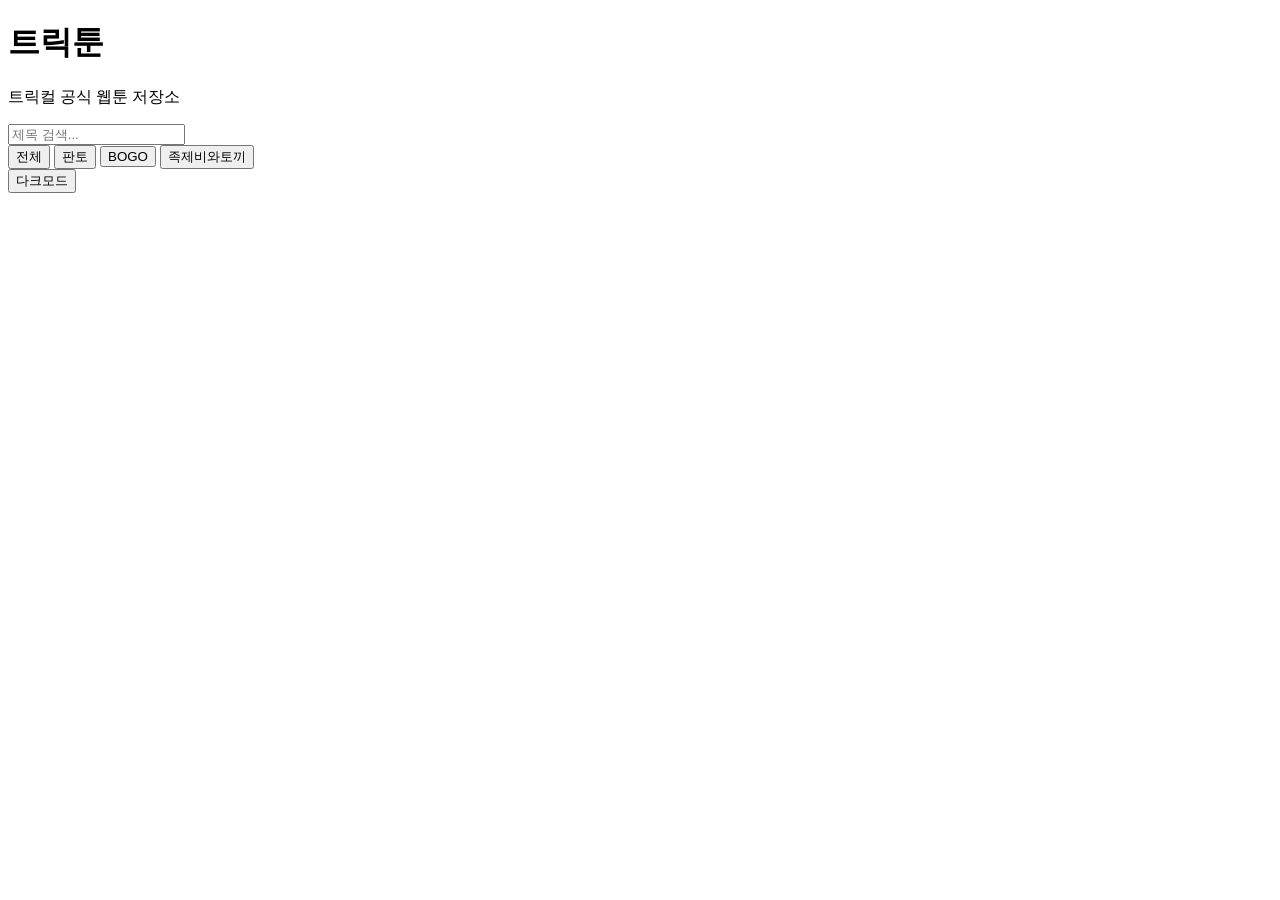
==== index.html @ f16815b2 "Add files via upload" ====
<!DOCTYPE html>
<html lang="ko">
<head>
<meta charset="UTF-8">
<meta name="viewport" content="width=device-width, initial-scale=1.0">
<title>트릭툰 - 트릭컬 공식 웹툰 저장소</title>
<link rel="stylesheet" href="style.css">
</head>
<body>
<header>
<h1>트릭툰</h1>
<p>트릭컬 공식 웹툰 저장소</p>
<div id="stats"></div>
<input id="search" placeholder="제목 검색...">
<div class="filters">
<button data-author="전체">전체</button>
<button data-author="판토">판토</button>
<button data-author="BOGO">BOGO</button>
<button data-author="족제비와토끼">족제비와토끼</button>
</div>
<button id="darkToggle">다크모드</button>
</header>
<main id="comicList"></main>
<script src="script.js"></script>
</body>
</html>
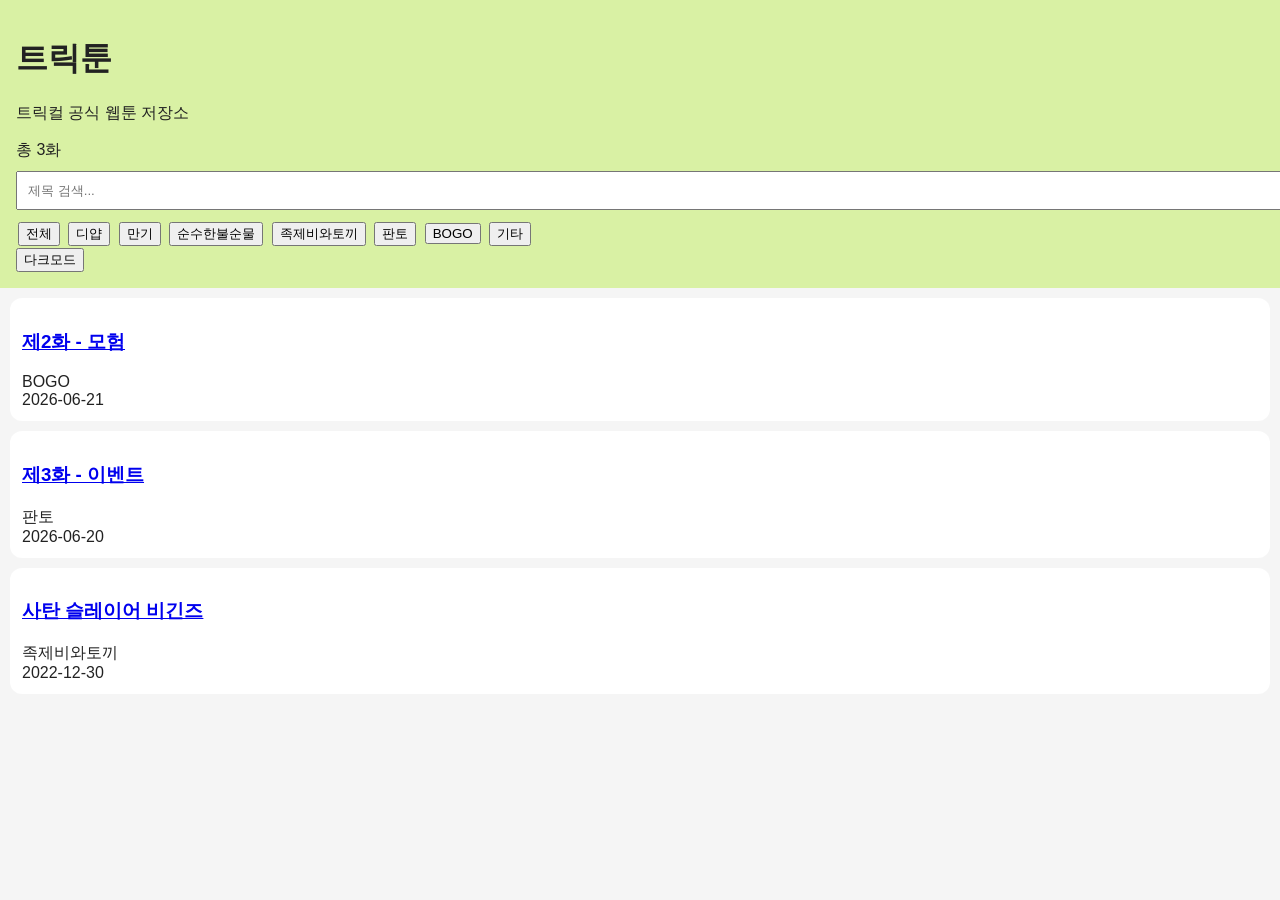
==== commit 07d470e5: "Add filter buttons for authors in index.html" ====
--- a/index.html
+++ b/index.html
@@ -14,13 +14,17 @@
 <input id="search" placeholder="제목 검색...">
 <div class="filters">
 <button data-author="전체">전체</button>
+<button data-author="디얍">디얍</button>
+<button data-author="만기">만기</button>
+<button data-author="순수한불순물">순수한불순물</button>
+<button data-author="족제비와토끼">족제비와토끼</button>
 <button data-author="판토">판토</button>
 <button data-author="BOGO">BOGO</button>
-<button data-author="족제비와토끼">족제비와토끼</button>
+<button data-author="기타">기타</button>
 </div>
 <button id="darkToggle">다크모드</button>
 </header>
 <main id="comicList"></main>
 <script src="script.js"></script>
 </body>
-</html>+</html>
--- a/style.css
+++ b/style.css
@@ -0,0 +1,9 @@
+
+:root{--accent:#D9F1A4}
+body{font-family:sans-serif;margin:0;background:#f5f5f5;color:#222}
+header{padding:16px;background:var(--accent);position:sticky;top:0}
+#search{width:100%;padding:10px;margin:10px 0}
+.filters button{margin:2px}
+.card{background:white;margin:10px;padding:12px;border-radius:12px}
+.dark{background:#121212;color:#eee}
+.dark .card{background:#222}
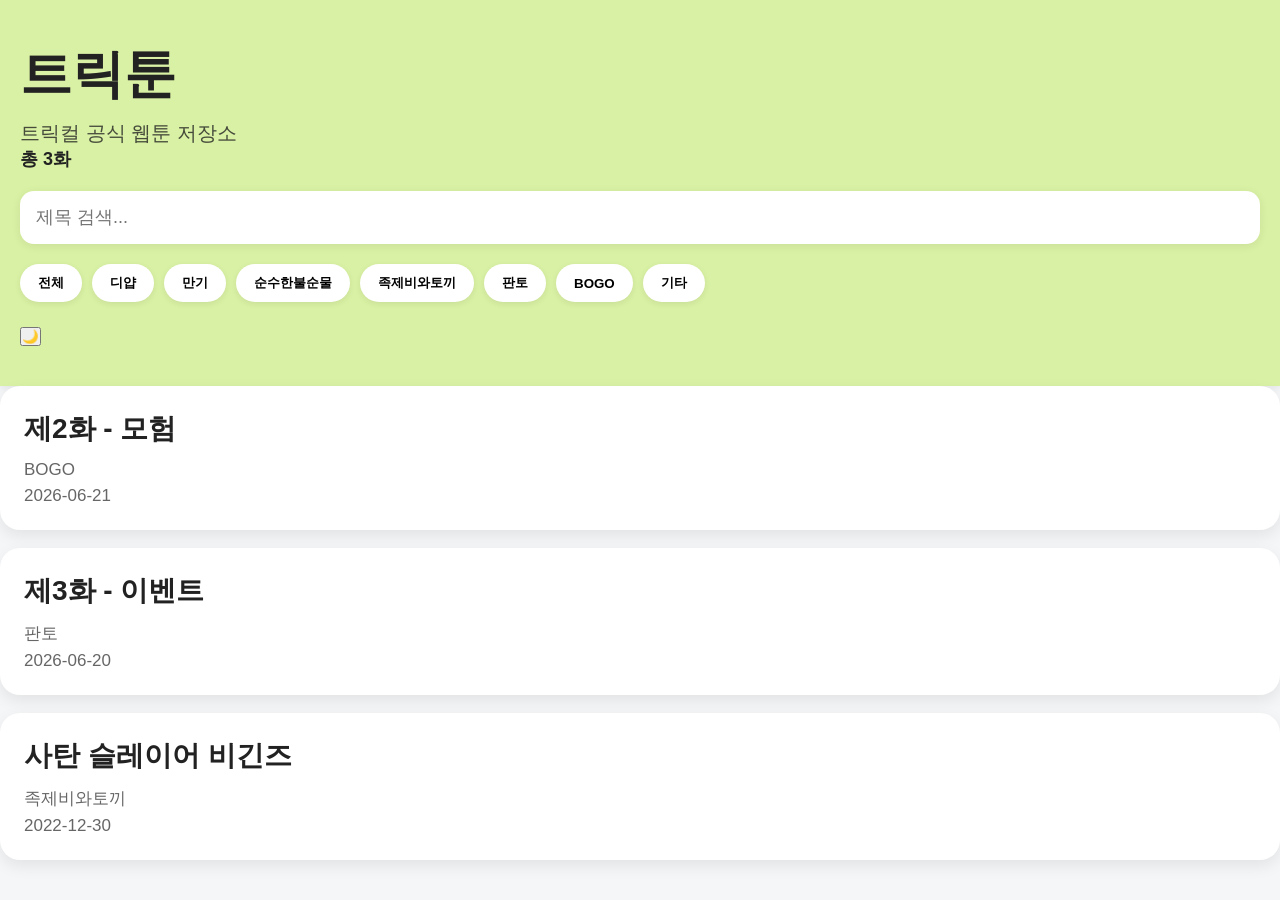
==== commit 39e7d669: "Change dark mode button text to moon icon" ====
--- a/index.html
+++ b/index.html
@@ -22,7 +22,7 @@
 <button data-author="BOGO">BOGO</button>
 <button data-author="기타">기타</button>
 </div>
-<button id="darkToggle">다크모드</button>
+<button id="darkToggle">🌙</button>
 </header>
 <main id="comicList"></main>
 <script src="script.js"></script>
--- a/style.css
+++ b/style.css
@@ -1,9 +1,152 @@
+*{
+    margin:0;
+    padding:0;
+    box-sizing:border-box;
+}
 
-:root{--accent:#D9F1A4}
-body{font-family:sans-serif;margin:0;background:#f5f5f5;color:#222}
-header{padding:16px;background:var(--accent);position:sticky;top:0}
-#search{width:100%;padding:10px;margin:10px 0}
-.filters button{margin:2px}
-.card{background:white;margin:10px;padding:12px;border-radius:12px}
-.dark{background:#121212;color:#eee}
-.dark .card{background:#222}
+body{
+    font-family:-apple-system,BlinkMacSystemFont,"Segoe UI",sans-serif;
+    background:#f5f6f7;
+    color:#222;
+}
+
+header{
+    background:#D9F1A4;
+    padding:40px 20px;
+    box-shadow:0 2px 8px rgba(0,0,0,.08);
+}
+
+header h1{
+    font-size:52px;
+    font-weight:900;
+    margin-bottom:10px;
+}
+
+header p{
+    font-size:20px;
+    opacity:.8;
+}
+
+.container{
+    max-width:1000px;
+    margin:auto;
+    padding:20px;
+}
+
+#stats{
+    font-size:18px;
+    font-weight:700;
+    margin-bottom:20px;
+}
+
+#search{
+    width:100%;
+    padding:16px;
+    border:none;
+    border-radius:14px;
+    font-size:18px;
+    margin-bottom:20px;
+    box-shadow:0 2px 10px rgba(0,0,0,.08);
+}
+
+.filters{
+    display:flex;
+    flex-wrap:wrap;
+    gap:10px;
+    margin-bottom:25px;
+}
+
+.filters button{
+    border:none;
+    background:white;
+    padding:10px 18px;
+    border-radius:999px;
+    cursor:pointer;
+    font-weight:700;
+    box-shadow:0 2px 6px rgba(0,0,0,.08);
+}
+
+.filters button:hover{
+    transform:translateY(-1px);
+}
+
+#comicList{
+    display:flex;
+    flex-direction:column;
+    gap:18px;
+}
+
+.card{
+    background:white;
+    border-radius:20px;
+    padding:24px;
+    box-shadow:0 6px 16px rgba(0,0,0,.08);
+    transition:.2s;
+}
+
+.card:hover{
+    transform:translateY(-4px);
+}
+
+.card h3{
+    margin-bottom:12px;
+}
+
+.card a{
+    text-decoration:none;
+    color:#222;
+    font-size:28px;
+    font-weight:800;
+}
+
+.card a:hover{
+    color:#6aa100;
+}
+
+.card div{
+    font-size:17px;
+    color:#666;
+    margin-top:6px;
+}
+
+.dark{
+    background:#121212;
+    color:white;
+}
+
+.dark .card{
+    background:#1f1f1f;
+}
+
+.dark .card a{
+    color:white;
+}
+
+.dark #search{
+    background:#1f1f1f;
+    color:white;
+}
+
+.dark .filters button{
+    background:#1f1f1f;
+    color:white;
+}
+
+.dark header{
+    background:#9fc76a;
+}
+
+@media(max-width:700px){
+
+    header h1{
+        font-size:42px;
+    }
+
+    .card a{
+        font-size:24px;
+    }
+
+    #search{
+        font-size:16px;
+    }
+}
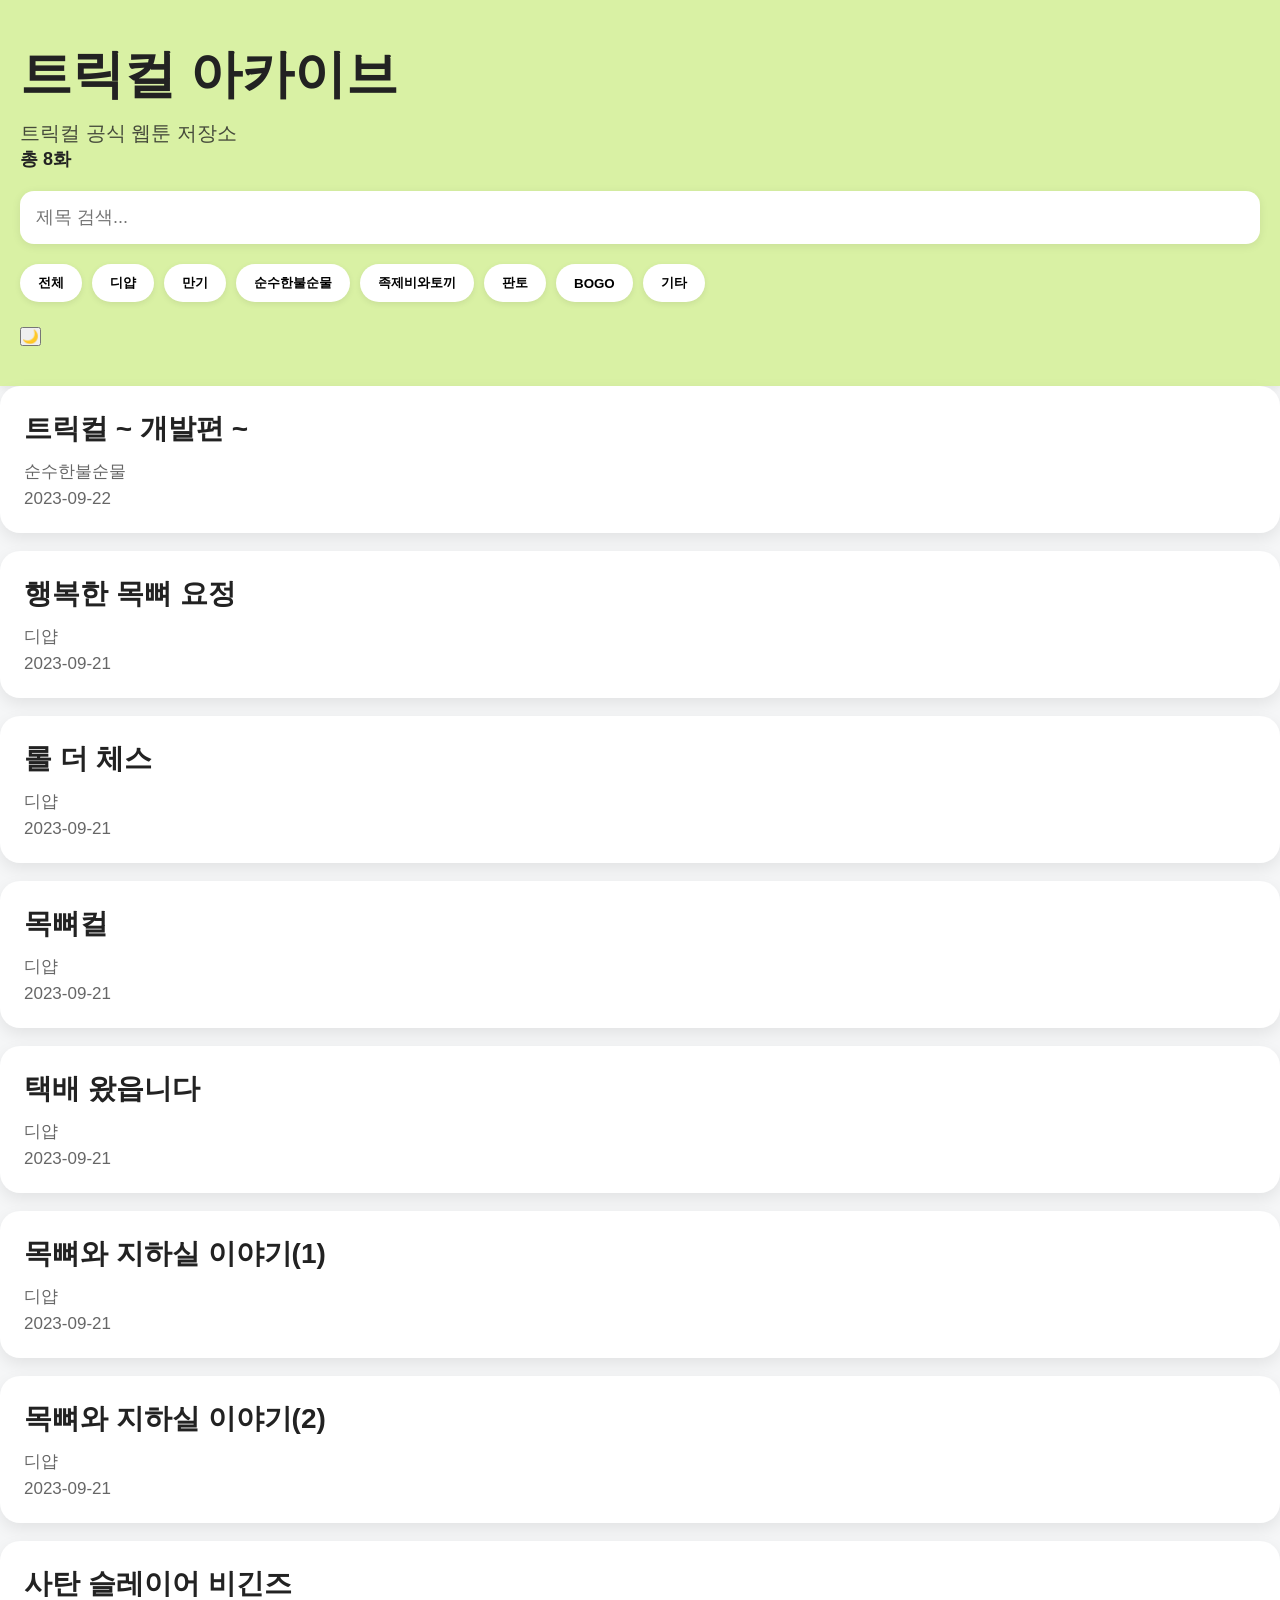
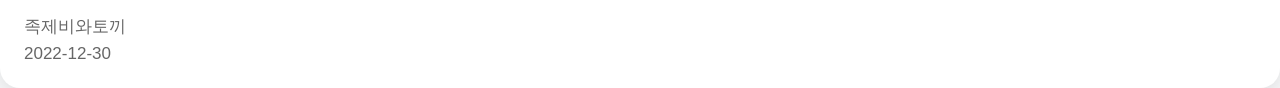
==== commit 84452a92: "Update title and header for the webtoon archive" ====
--- a/index.html
+++ b/index.html
@@ -3,12 +3,12 @@
 <head>
 <meta charset="UTF-8">
 <meta name="viewport" content="width=device-width, initial-scale=1.0">
-<title>트릭툰 - 트릭컬 공식 웹툰 저장소</title>
+<title>트릭컬 아카이브 - 트릭컬 공식 웹툰 저장소</title>
 <link rel="stylesheet" href="style.css">
 </head>
 <body>
 <header>
-<h1>트릭툰</h1>
+<h1>트릭컬 아카이브</h1>
 <p>트릭컬 공식 웹툰 저장소</p>
 <div id="stats"></div>
 <input id="search" placeholder="제목 검색...">
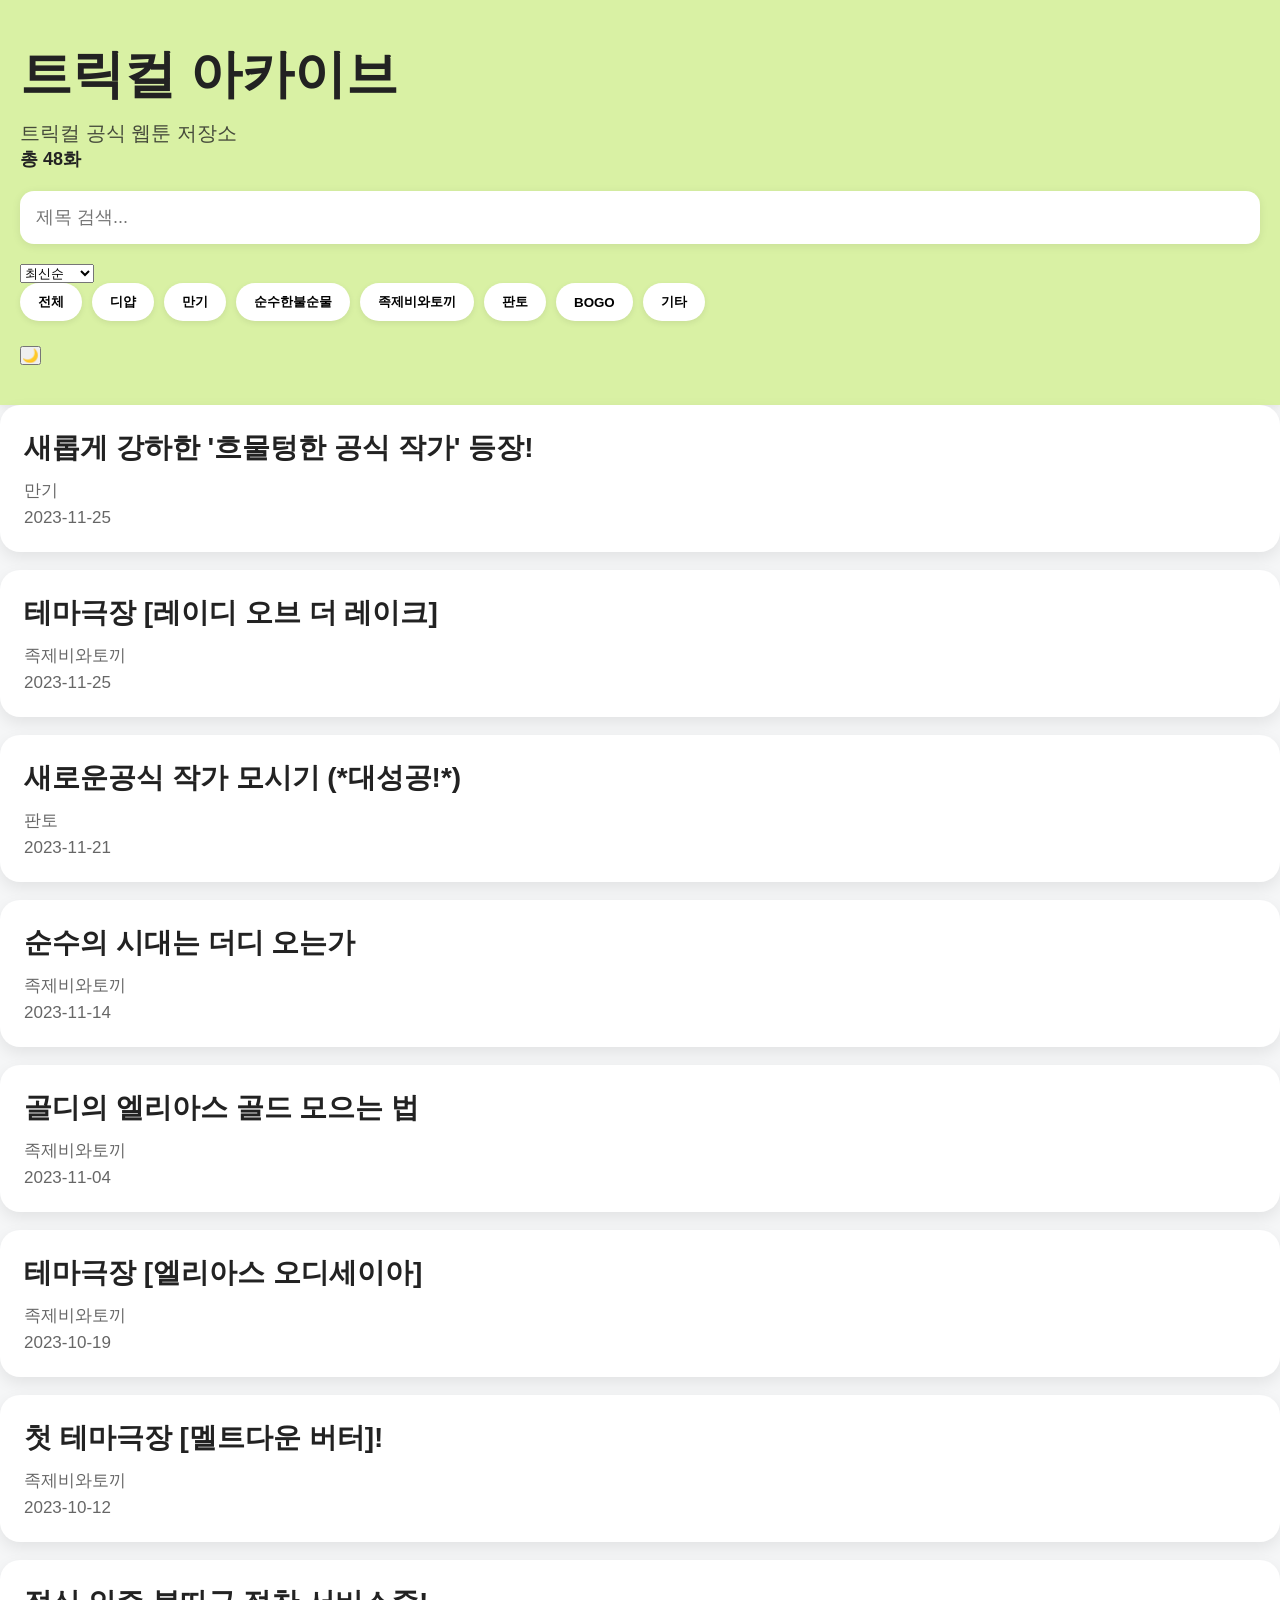
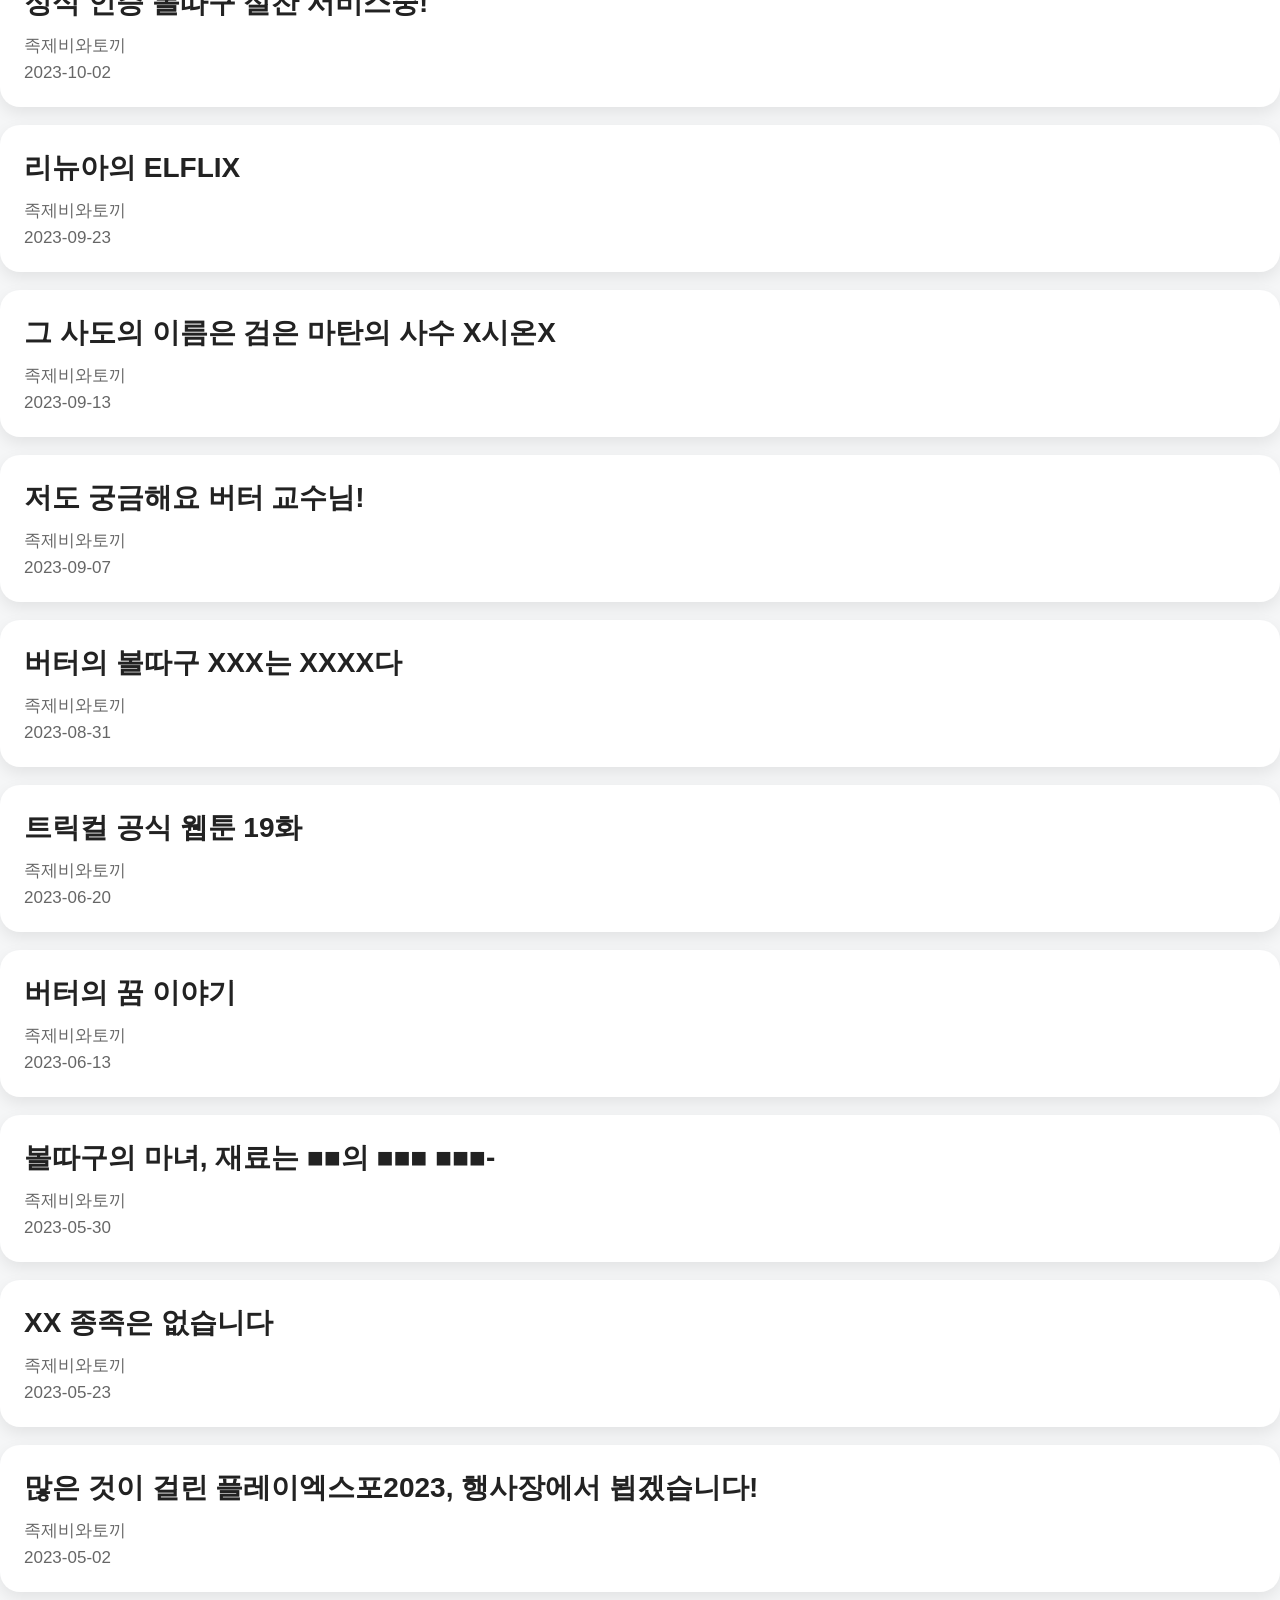
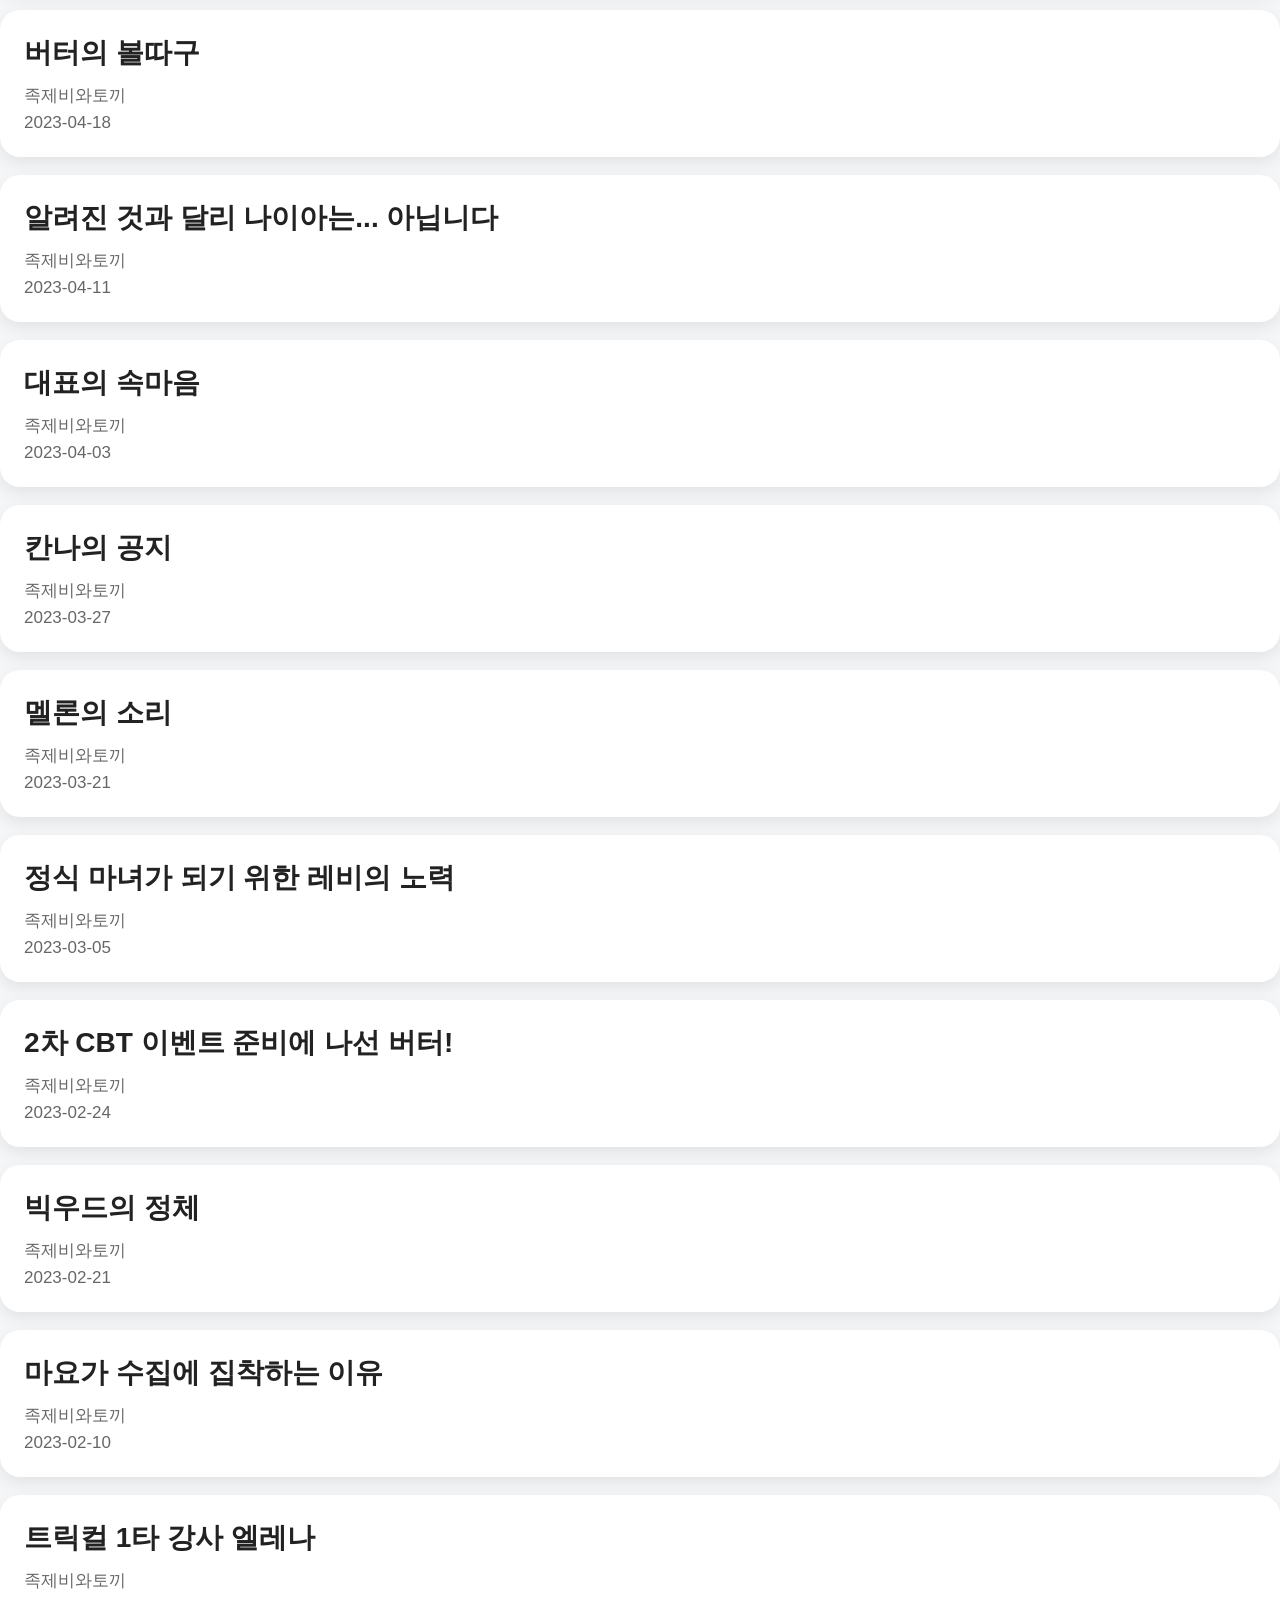
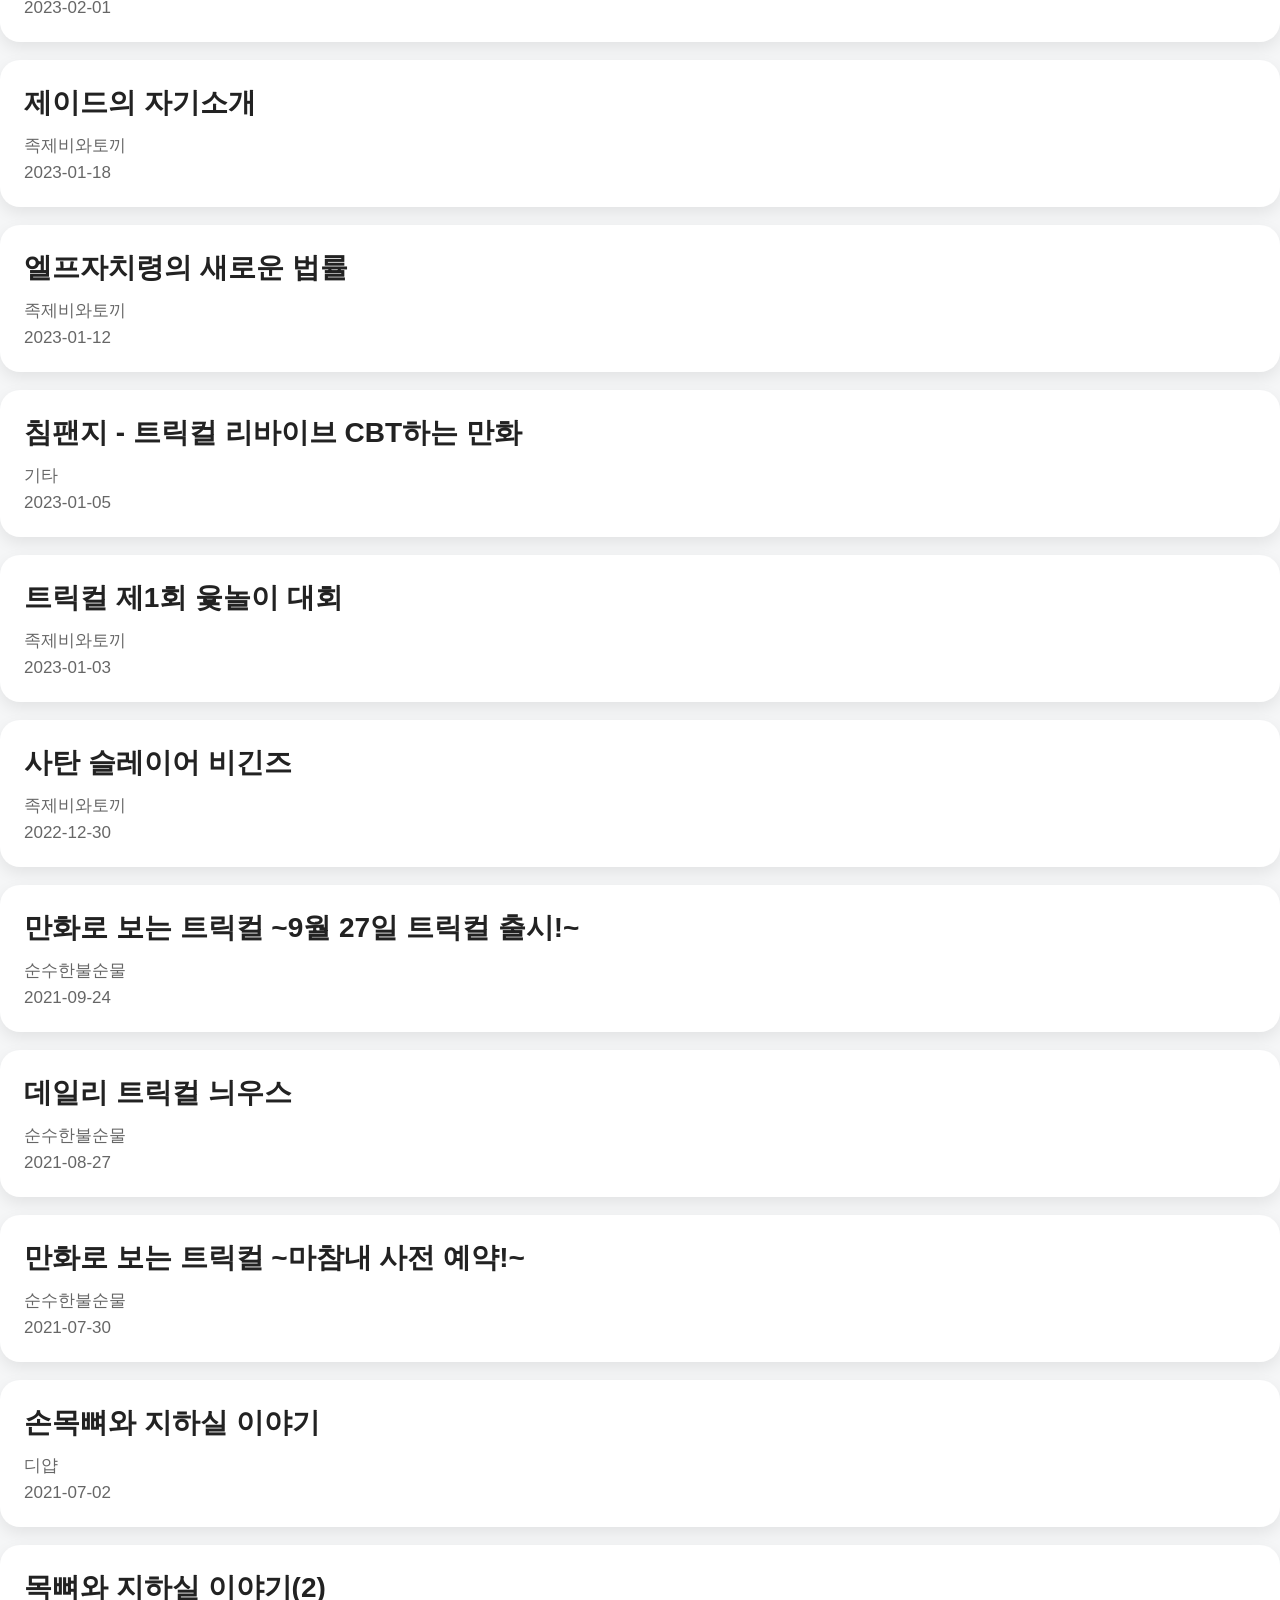
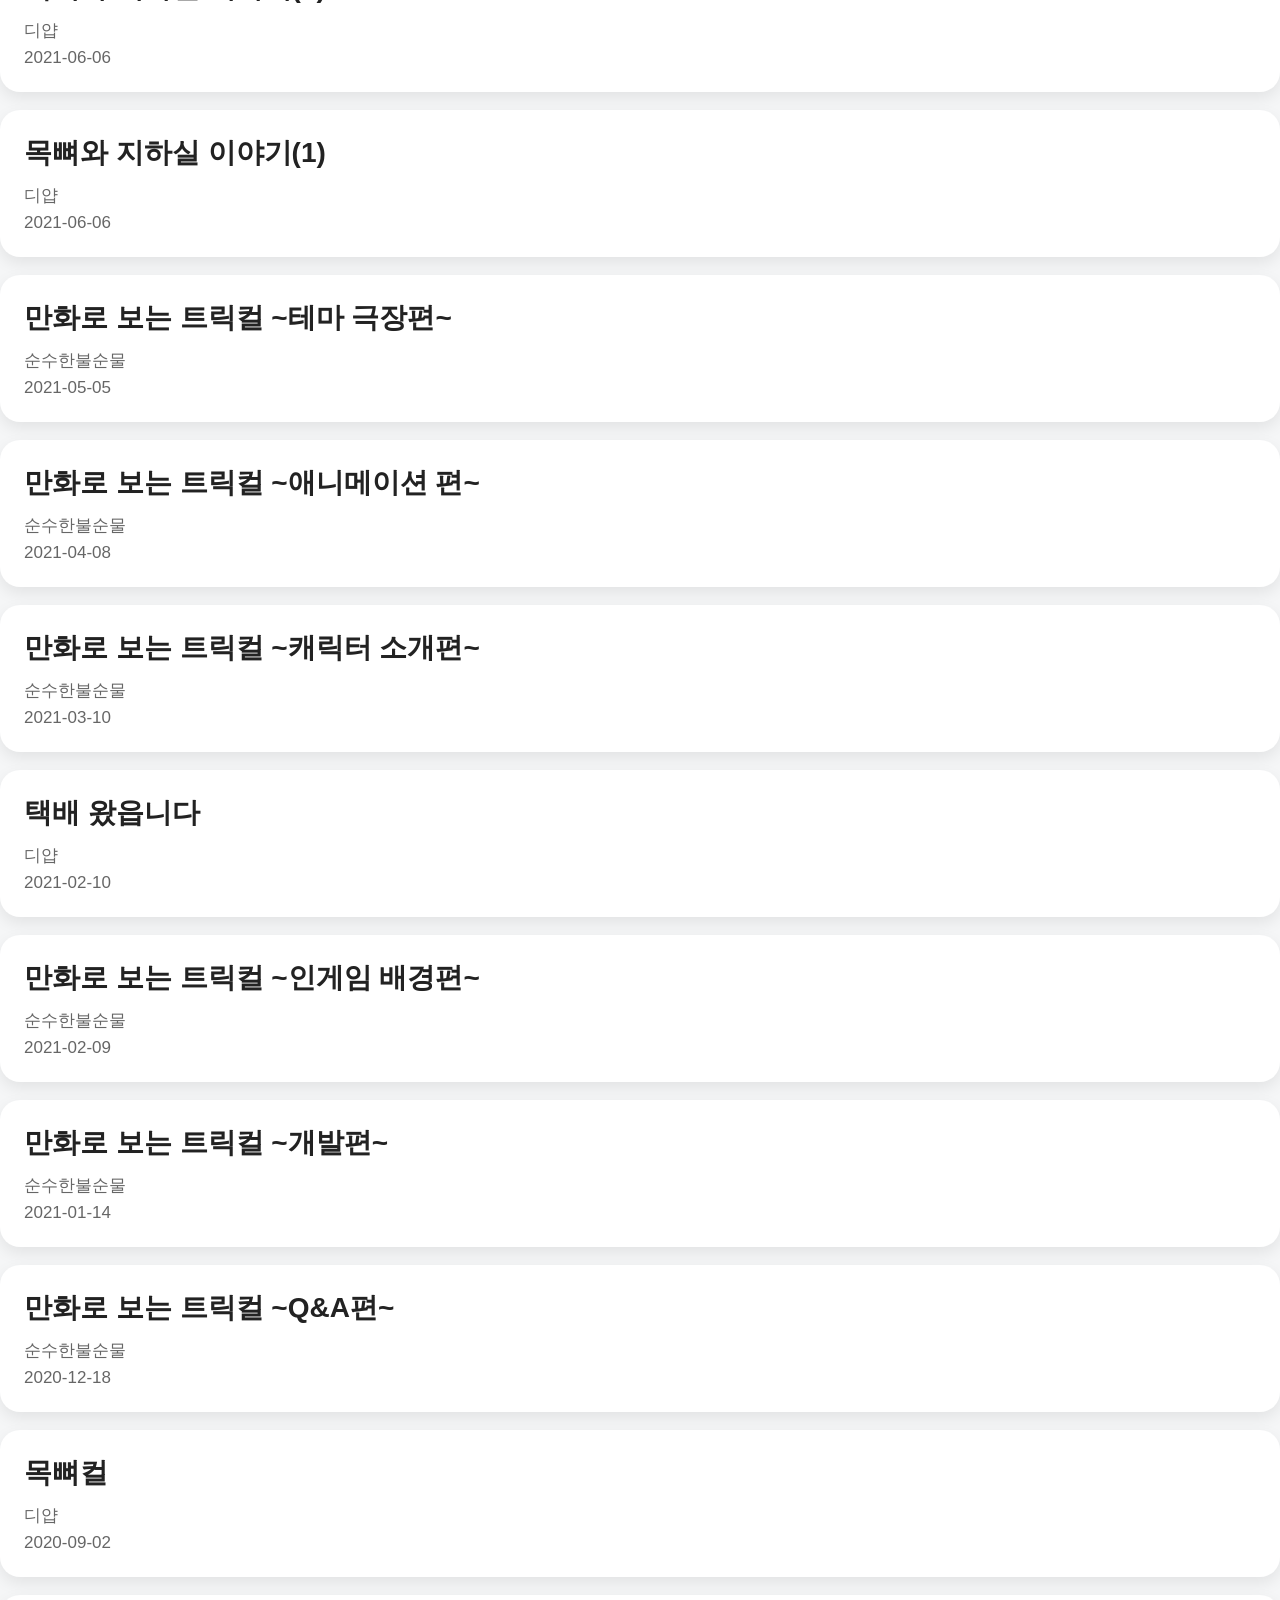
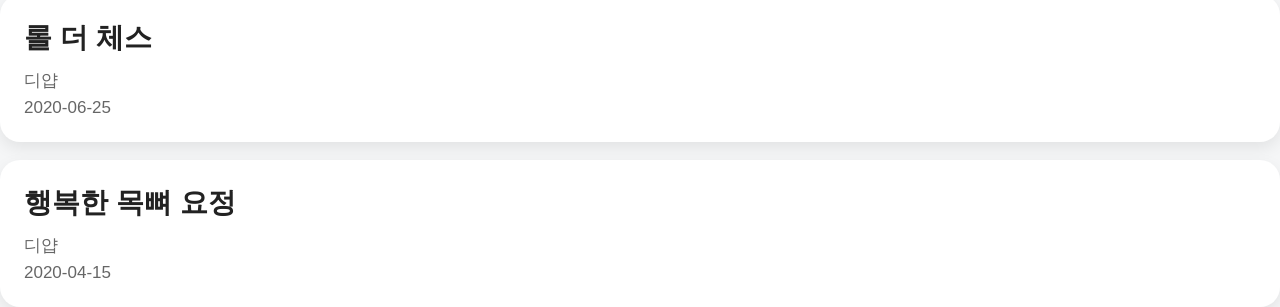
==== commit 13ec4507: "Update index.html" ====
--- a/index.html
+++ b/index.html
@@ -12,6 +12,12 @@
 <p>트릭컬 공식 웹툰 저장소</p>
 <div id="stats"></div>
 <input id="search" placeholder="제목 검색...">
+
+<select id="sort">
+    <option value="new">최신순</option>
+    <option value="old">오래된순</option>
+</select>
+  
 <div class="filters">
 <button data-author="전체">전체</button>
 <button data-author="디얍">디얍</button>
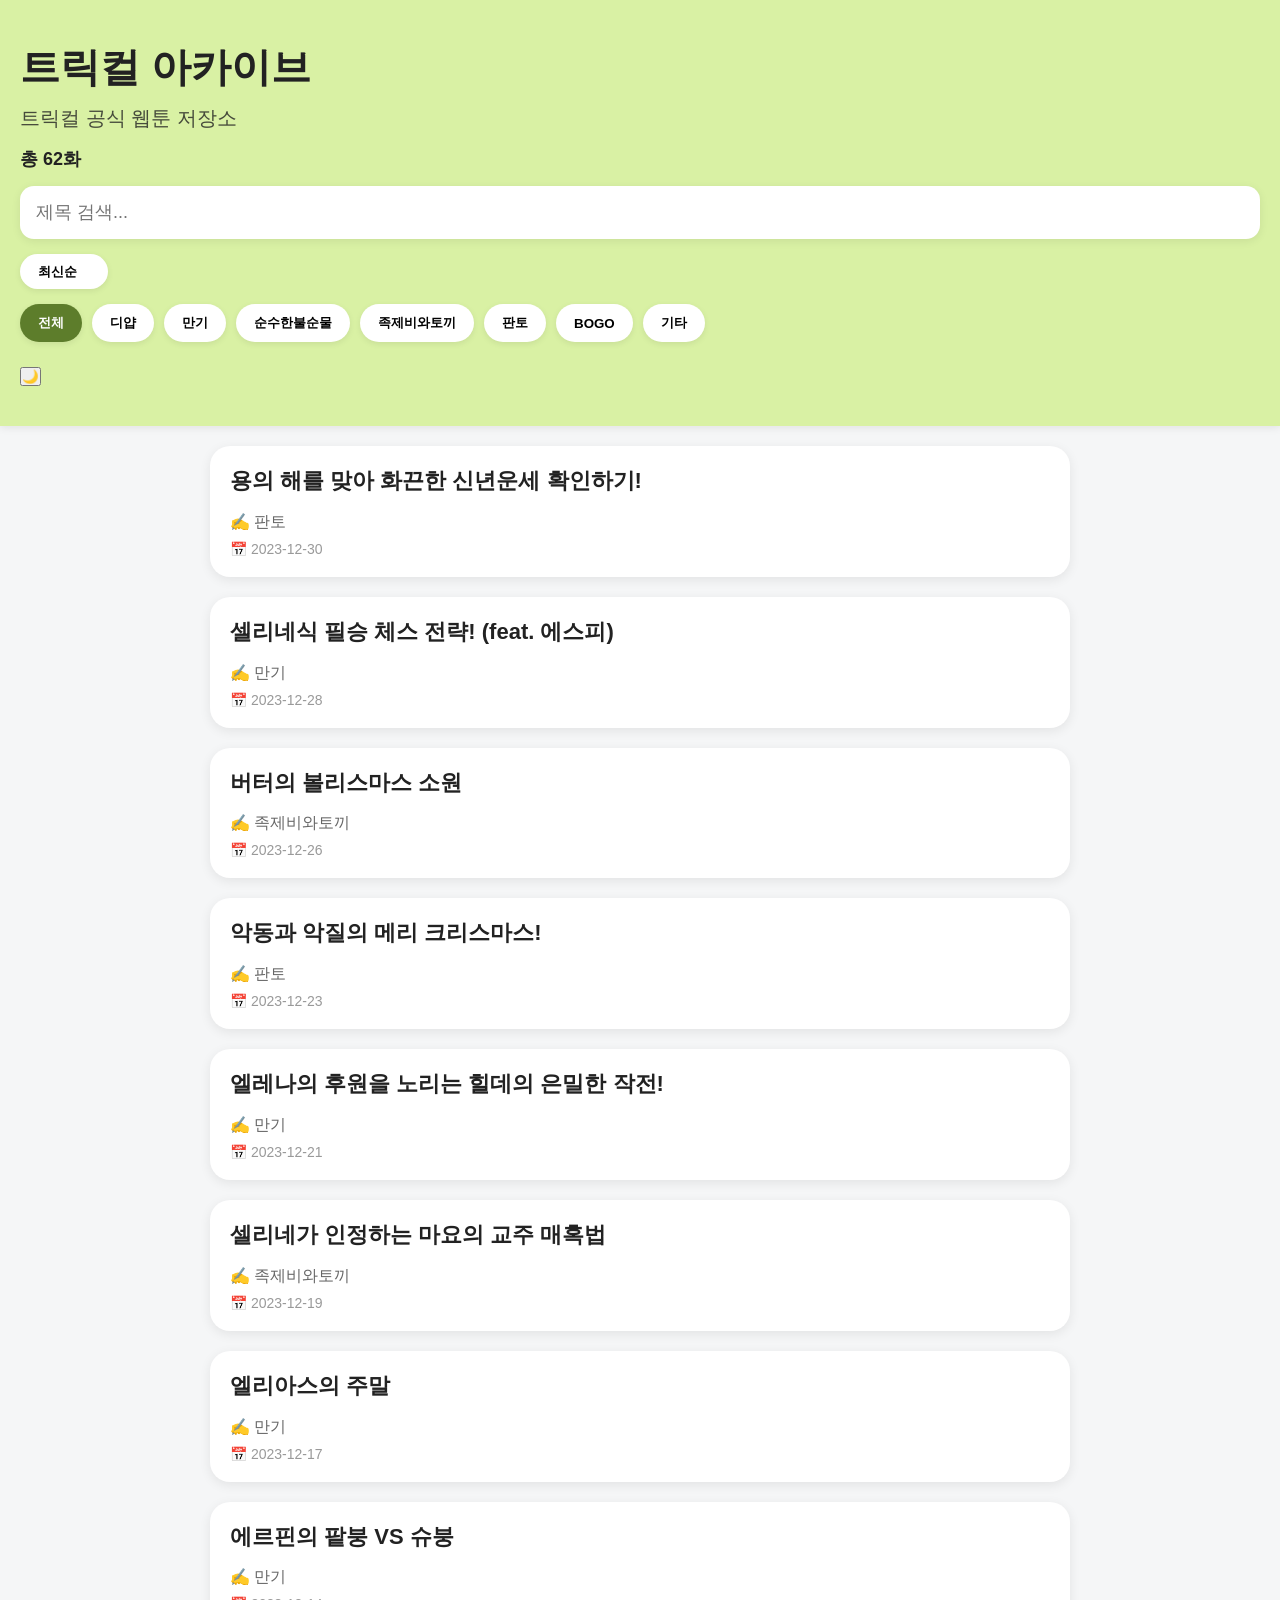
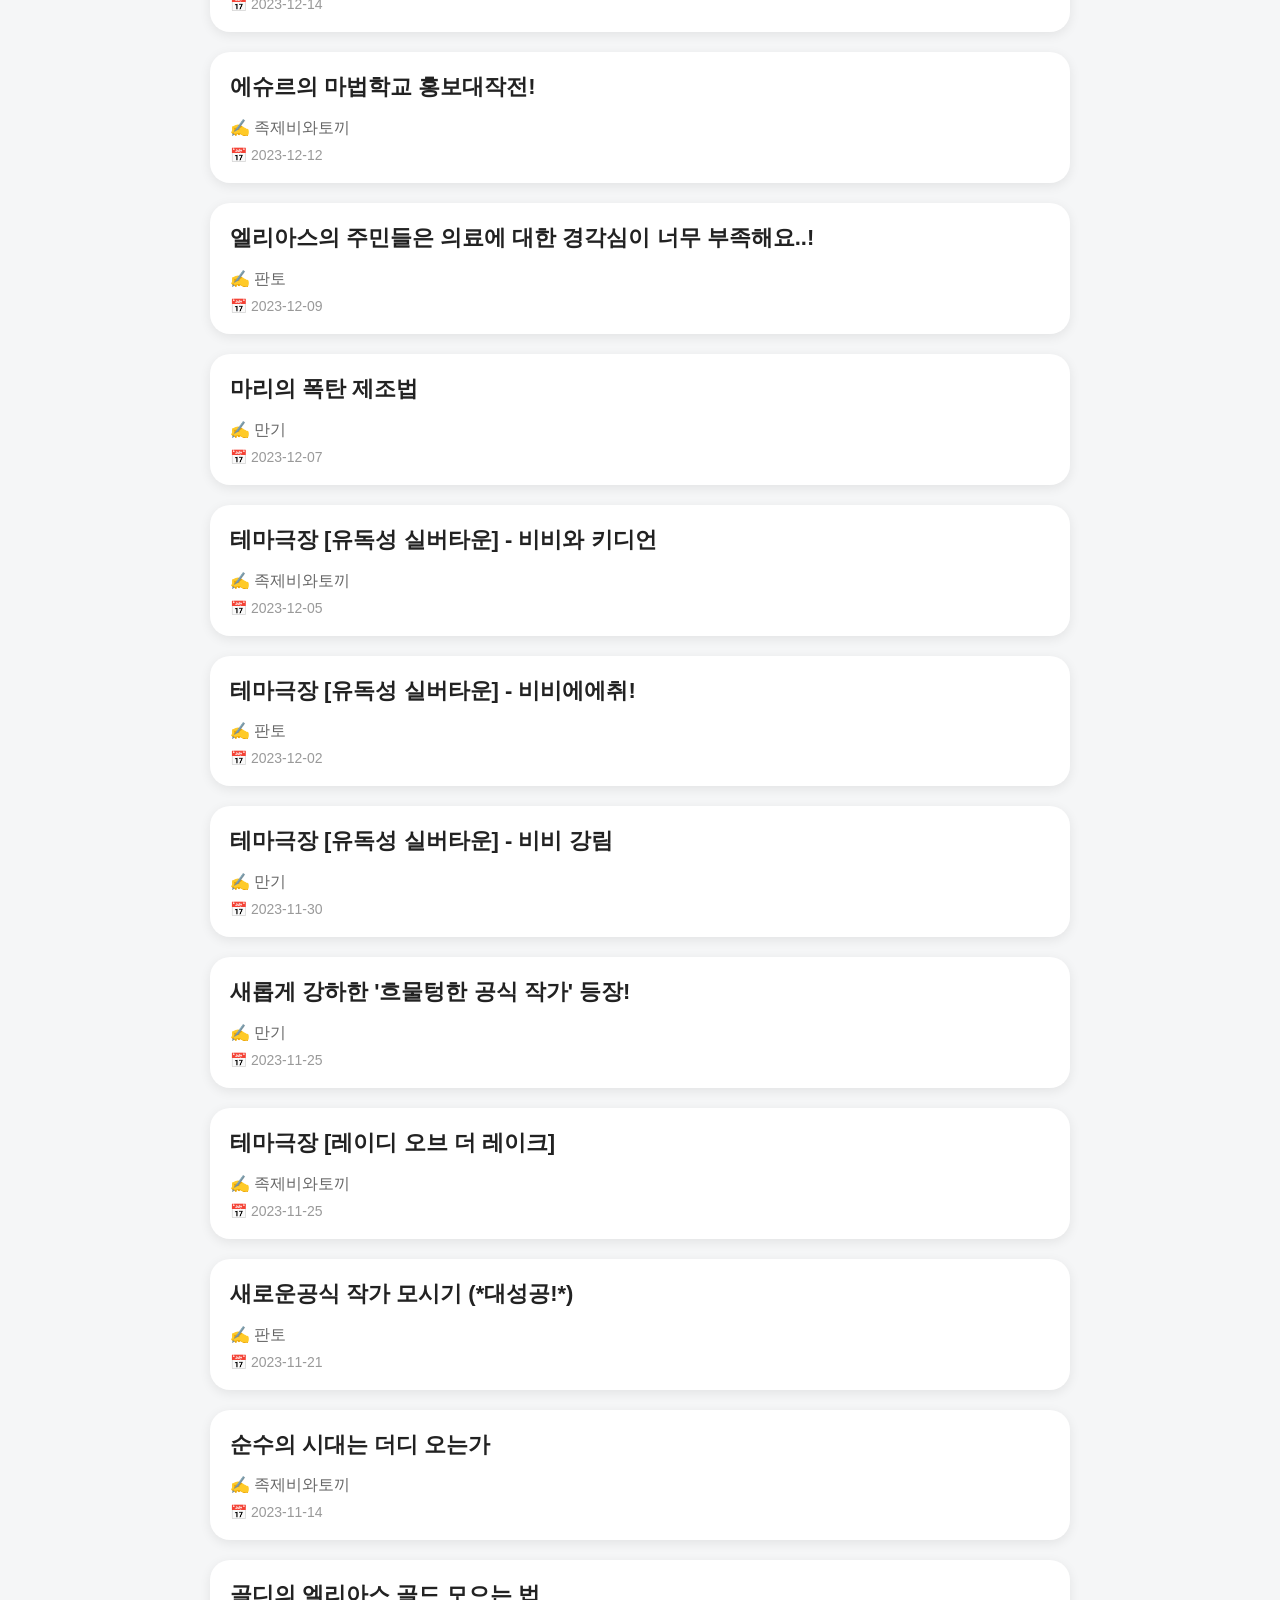
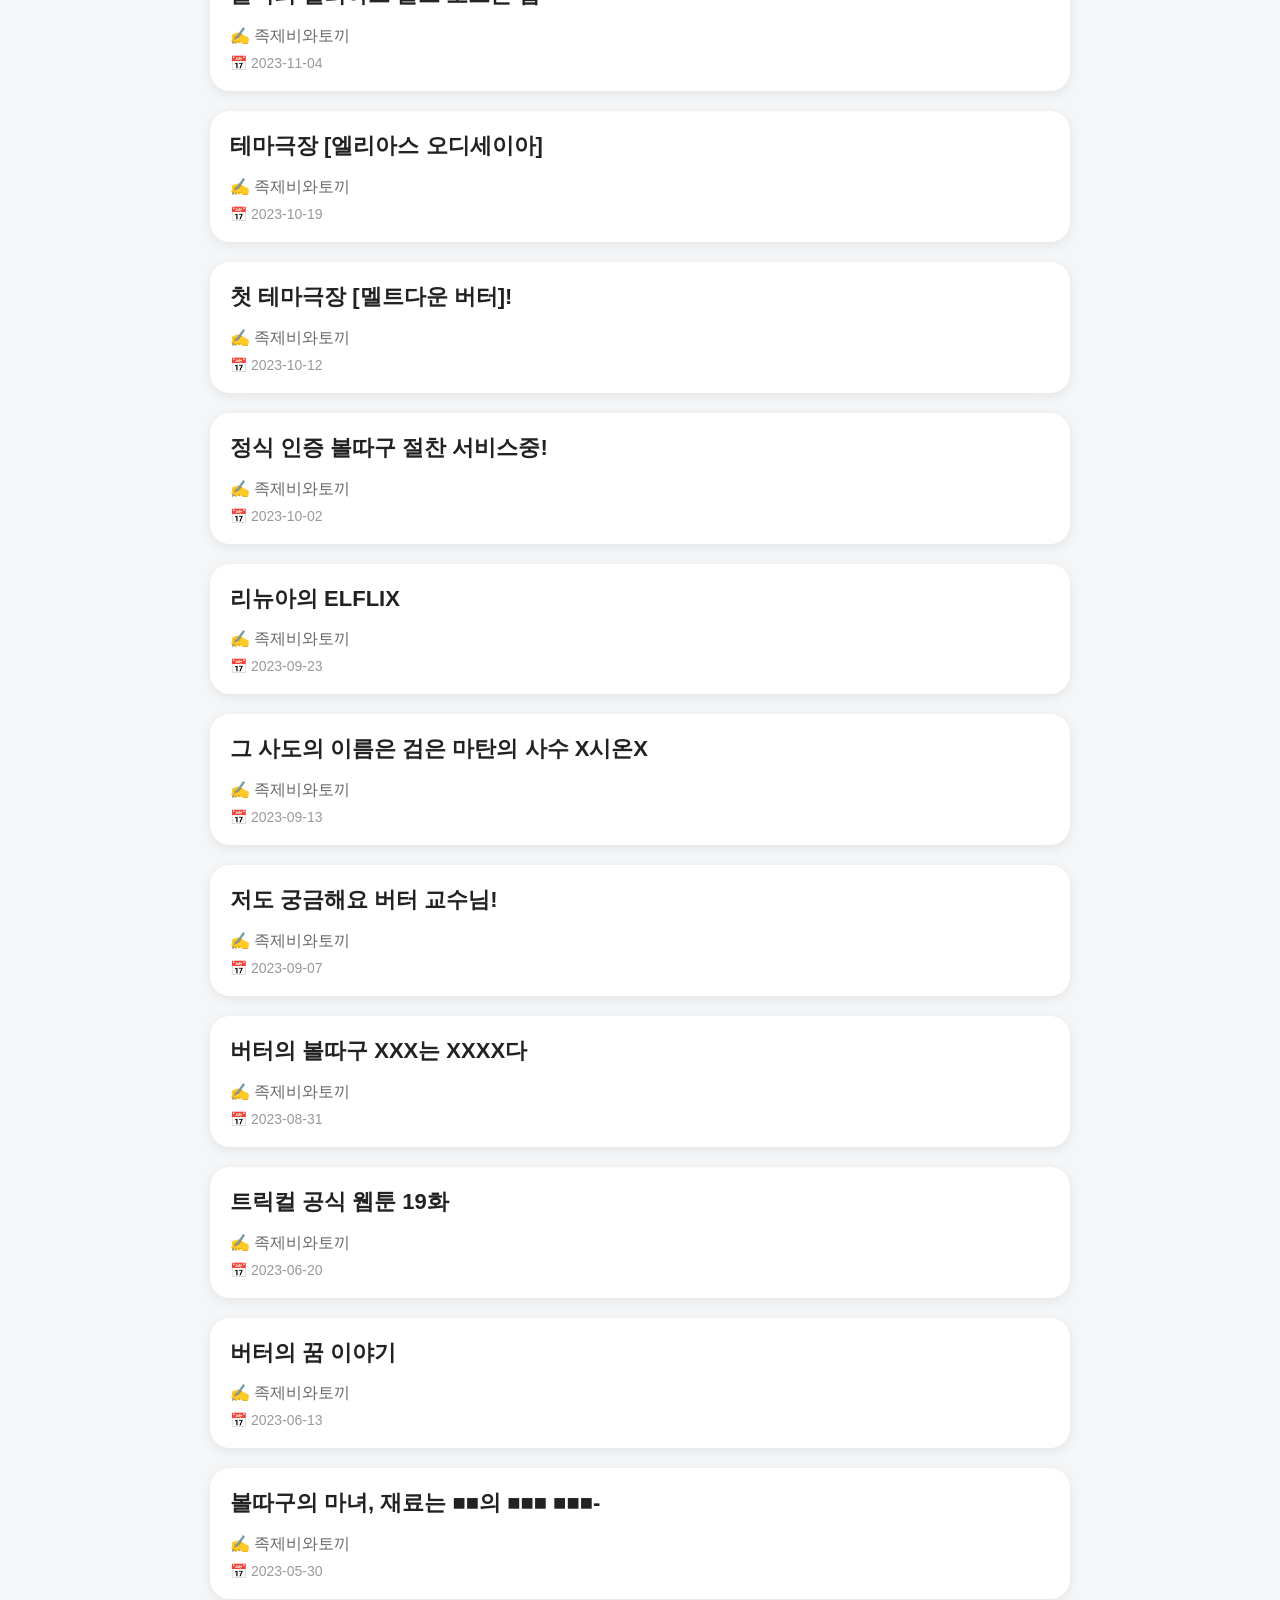
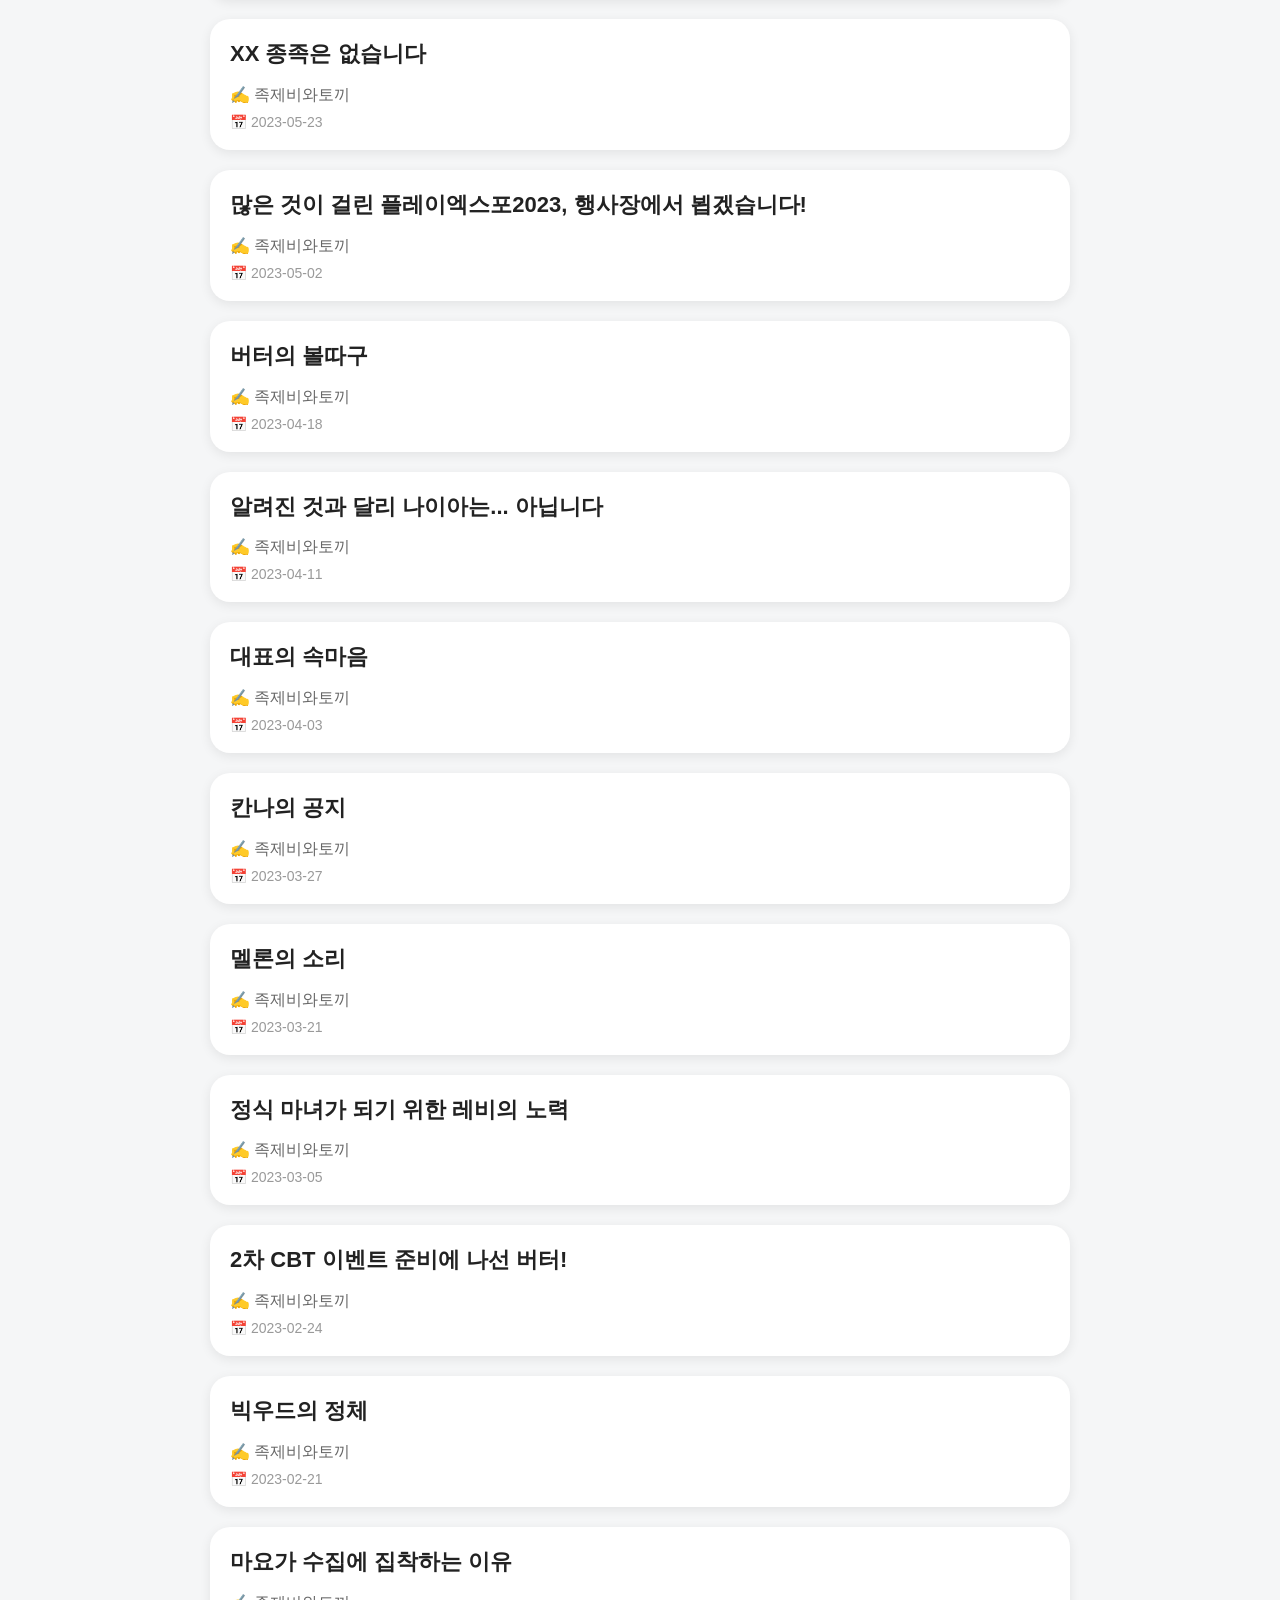
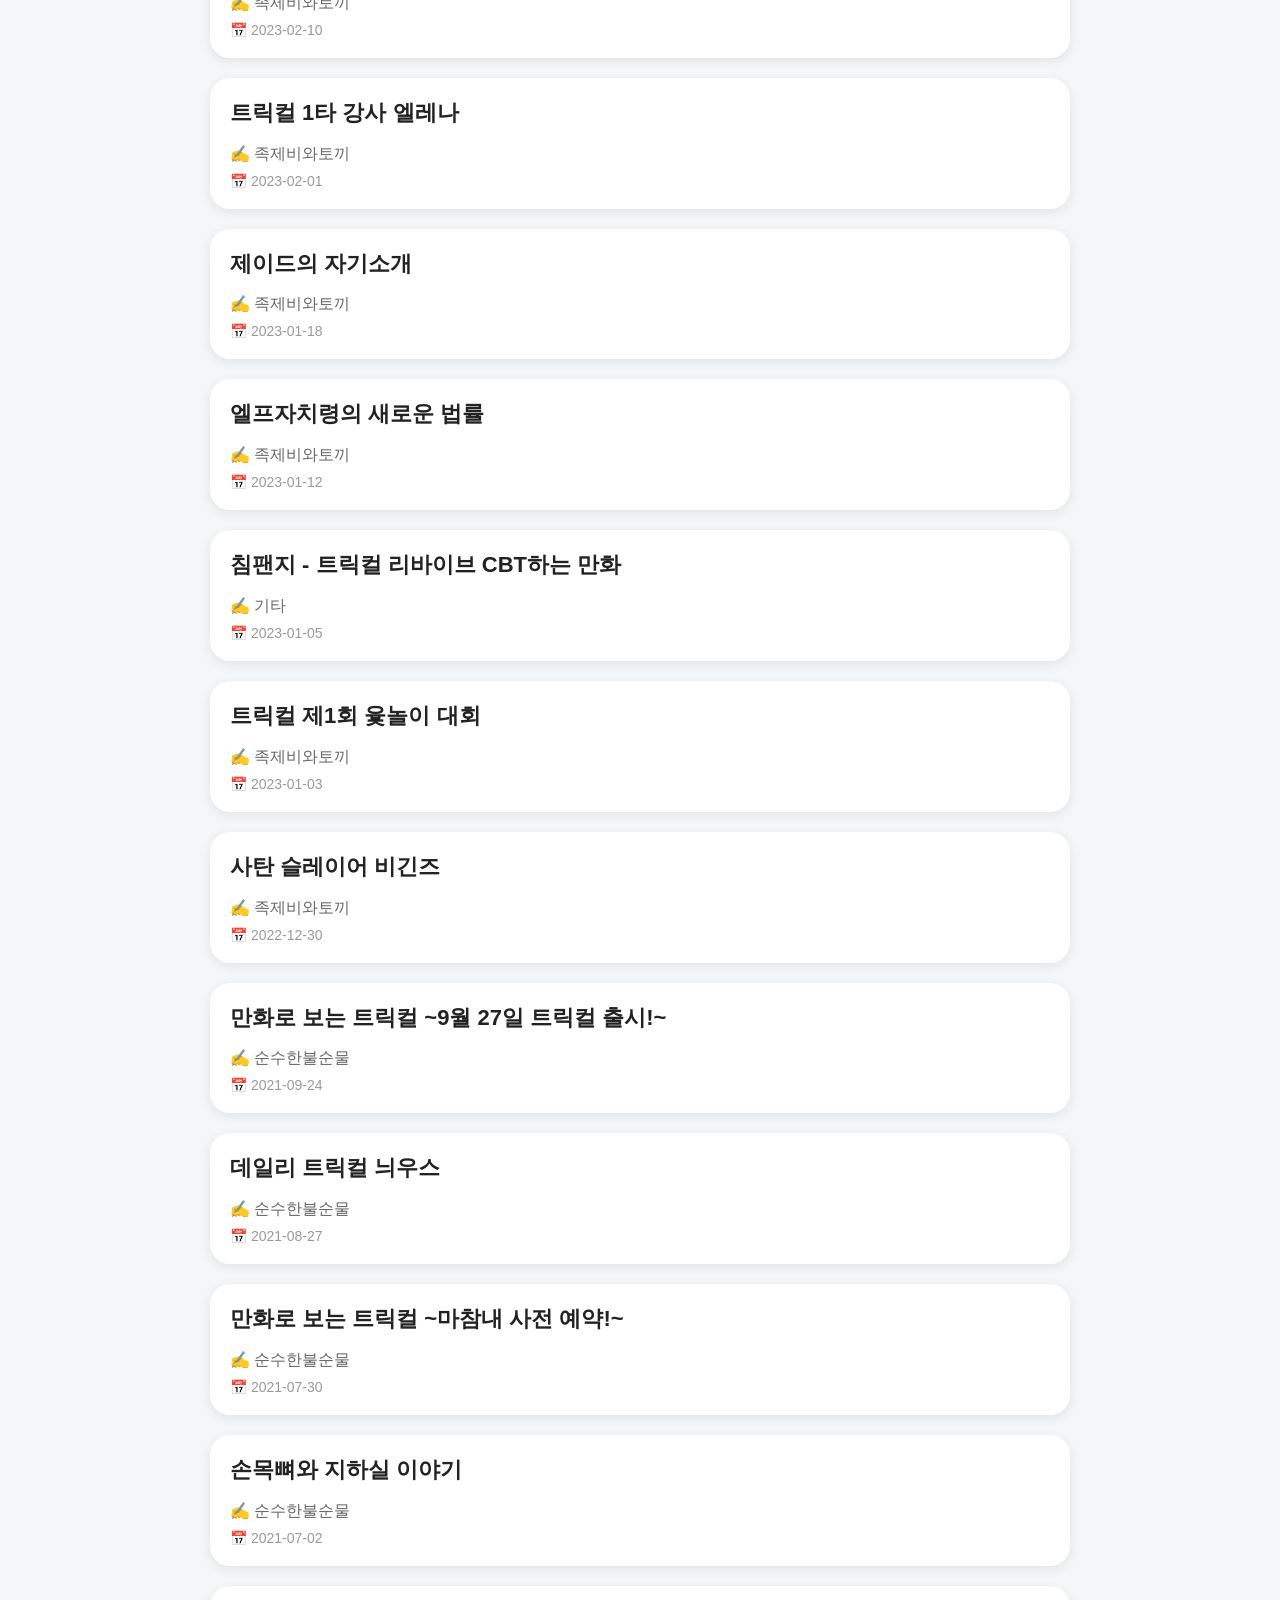
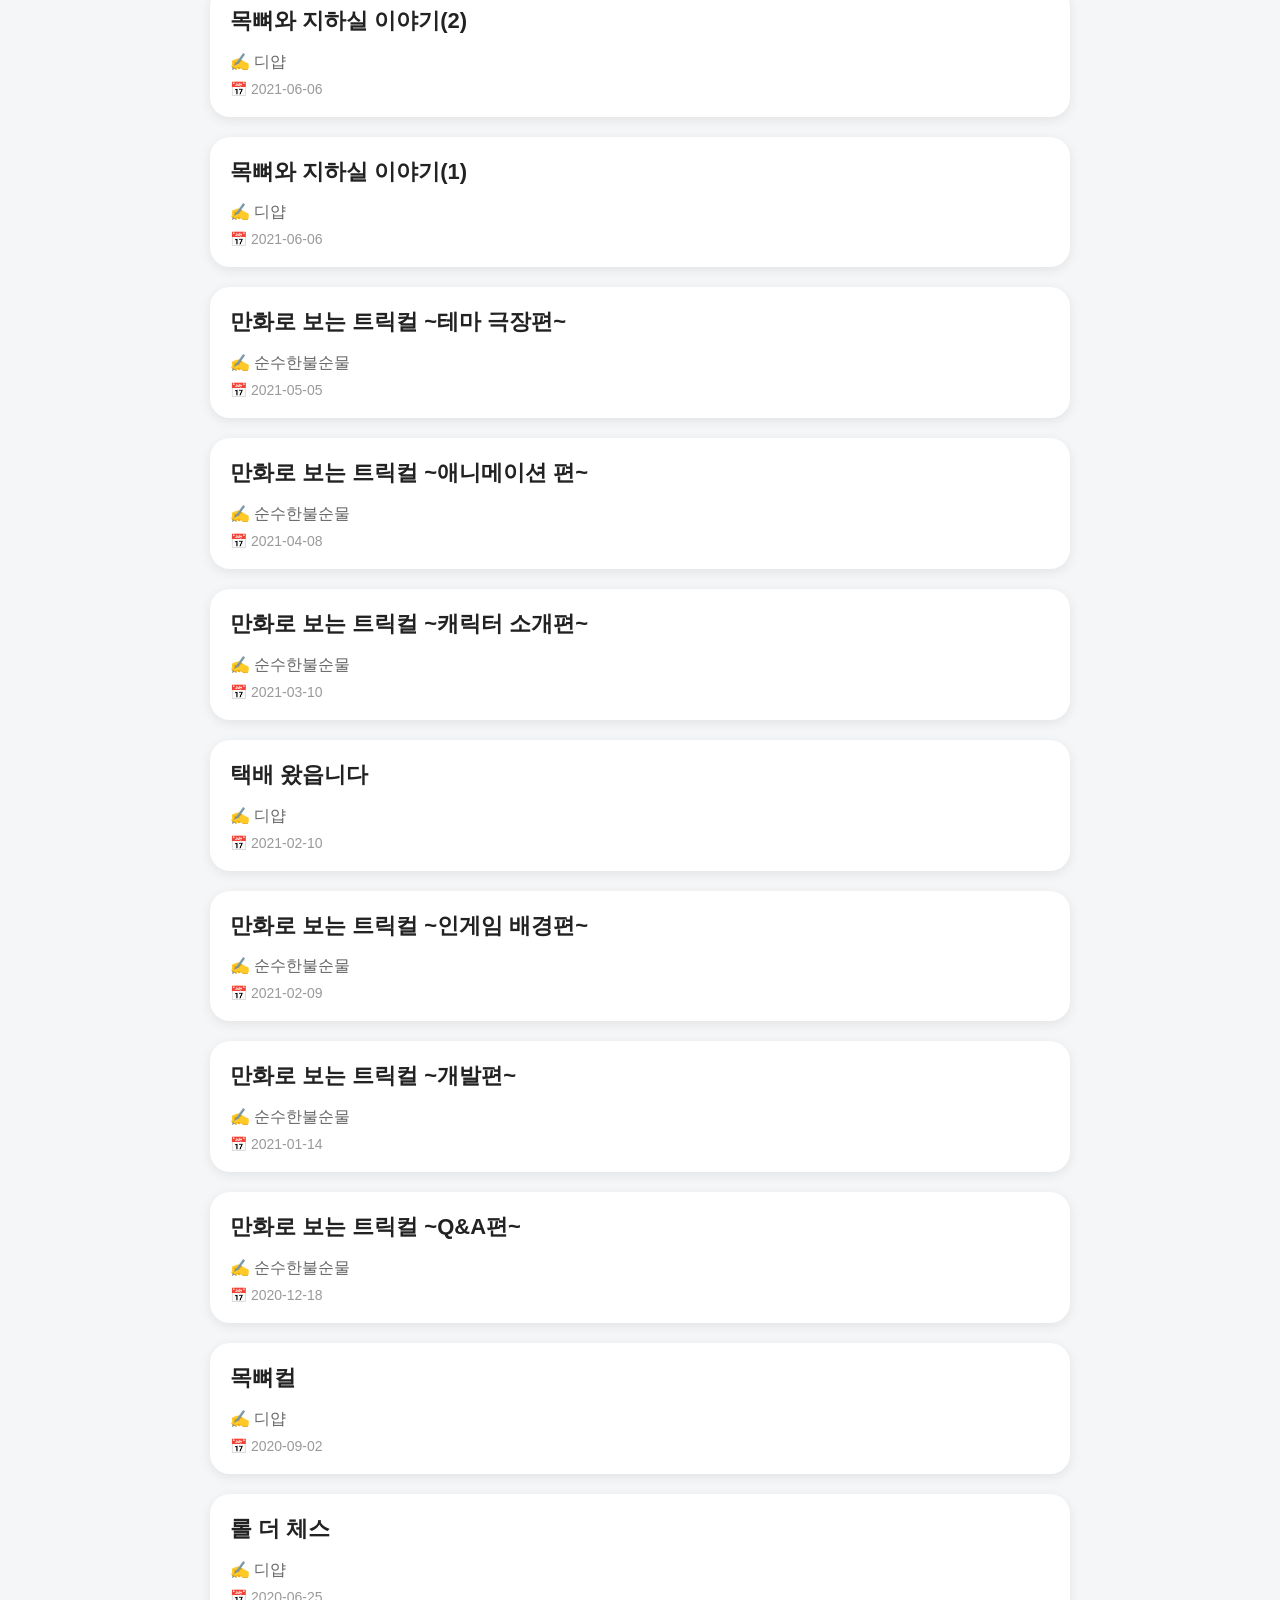
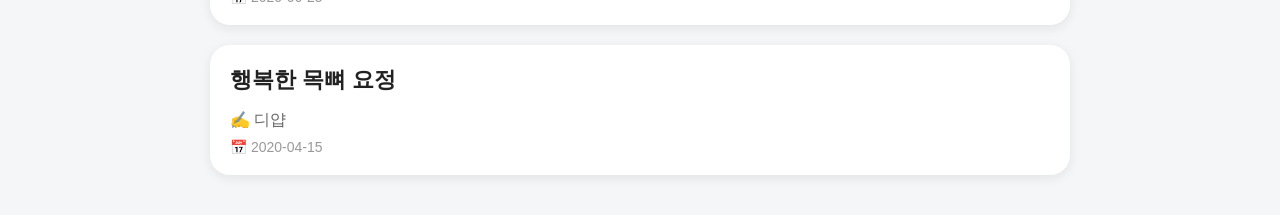
==== commit 60bc63f0: "Update index.html" ====
--- a/index.html
+++ b/index.html
@@ -5,6 +5,7 @@
 <meta name="viewport" content="width=device-width, initial-scale=1.0">
 <title>트릭컬 아카이브 - 트릭컬 공식 웹툰 저장소</title>
 <link rel="stylesheet" href="style.css">
+<link rel="icon" type="image/png" href="favicon.png">
 </head>
 <body>
 <header>
--- a/style.css
+++ b/style.css
@@ -5,11 +5,13 @@
 }
 
 body{
+    margin:0;
     font-family:-apple-system,BlinkMacSystemFont,"Segoe UI",sans-serif;
     background:#f5f6f7;
     color:#222;
 }
 
+/* HEADER */
 header{
     background:#D9F1A4;
     padding:40px 20px;
@@ -17,7 +19,7 @@
 }
 
 header h1{
-    font-size:52px;
+    font-size:40px;
     font-weight:900;
     margin-bottom:10px;
 }
@@ -27,28 +29,135 @@
     opacity:.8;
 }
 
+body.dark{
+    background:#121212;
+    color:white;
+}
+
+body.dark .card{
+    background:#1f1f1f;
+}
+
+body.dark .title{
+    color:white;
+}
+
+body.dark .meta{
+    color:#c0c0c0;
+}
+
+body.dark .date{
+    color:#999;
+}
+
+body.dark #search{
+    background:#1f1f1f;
+    color:white;
+}
+
+body.dark #sort{
+    background:#1f1f1f;
+    color:white;
+}
+
+body.dark .filters button{
+    background:#1f1f1f;
+    color:white;
+}
+
+body.dark #darkToggle{
+    background:#1f1f1f;
+    color:white;
+}
+
+/* CONTAINER */
 .container{
     max-width:1000px;
     margin:auto;
     padding:20px;
 }
 
+/* STATS */
 #stats{
     font-size:18px;
     font-weight:700;
-    margin-bottom:20px;
-}
-
+    margin:15px 0;
+}
+
+/* SEARCH */
 #search{
     width:100%;
     padding:16px;
     border:none;
     border-radius:14px;
     font-size:18px;
+    margin-bottom:15px;
+    box-shadow:0 2px 10px rgba(0,0,0,.08);
+}
+
+/* SORT */
+#sort{
+    border:none;
+    background:white;
+    padding:10px 18px;
+    border-radius:999px;
+    cursor:pointer;
+    font-weight:700;
+    box-shadow:0 2px 6px rgba(0,0,0,.08);
+    margin-bottom:15px;
+    appearance:none;
+}
+
+/* MAIN */
+main{
+    max-width:900px;
+    margin:auto;
+    padding:20px;
+}
+
+/* CARD */
+.card{
+    background:white;
+    border-radius:20px;
+    padding:20px;
     margin-bottom:20px;
-    box-shadow:0 2px 10px rgba(0,0,0,.08);
-}
-
+    box-shadow:0 3px 12px rgba(0,0,0,.08);
+    transition:.2s;
+}
+
+.card:hover{
+    transform:translateY(-3px);
+}
+
+/* TITLE */
+.title{
+    display:block;
+    font-size:22px;
+    font-weight:800;
+    color:#222;
+    text-decoration:none;
+    margin-bottom:15px;
+    line-height:1.4;
+}
+
+.card a:hover{
+    color:#5d7d2b;
+}
+
+/* META */
+.meta{
+    color:#666;
+    font-size:16px;
+    margin-bottom:8px;
+}
+
+/* DATE */
+.date{
+    color:#999;
+    font-size:14px;
+}
+
+/* FILTERS */
 .filters{
     display:flex;
     flex-wrap:wrap;
@@ -66,87 +175,80 @@
     box-shadow:0 2px 6px rgba(0,0,0,.08);
 }
 
-.filters button:hover{
-    transform:translateY(-1px);
-}
-
-#comicList{
+.filters button.active{
+    background:#5d7d2b;
+    color:white;
+}
+
+/* COMIC PAGE */
+.header{
+    padding:15px;
+    background:#D9F1A4;
+}
+
+.comic{
+    max-width:900px;
+    margin:auto;
+}
+
+.comic img{
+    width:100%;
+    display:block;
+}
+
+/* EPISODE NAV */
+#episodeNav{
+    max-width:900px;
+    margin:30px auto;
     display:flex;
-    flex-direction:column;
-    gap:18px;
-}
-
-.card{
-    background:white;
-    border-radius:20px;
-    padding:24px;
-    box-shadow:0 6px 16px rgba(0,0,0,.08);
+    justify-content:space-between;
+    align-items:center;
+    gap:15px;
+}
+
+#episodeNav a{
+    background:#D9F1A4;
+    color:#222;
+    text-decoration:none;
+    padding:14px 28px;
+    border-radius:999px;
+    font-weight:700;
+    min-width:120px;
+    text-align:center;
+    box-shadow:0 4px 12px rgba(0,0,0,.15);
     transition:.2s;
 }
 
-.card:hover{
-    transform:translateY(-4px);
-}
-
-.card h3{
-    margin-bottom:12px;
-}
-
-.card a{
+/* BACK BUTTON */
+.back-btn{
+    display:inline-block;
+    background:white;
+    color:#222;
     text-decoration:none;
-    color:#222;
-    font-size:28px;
-    font-weight:800;
-}
-
-.card a:hover{
-    color:#6aa100;
-}
-
-.card div{
-    font-size:17px;
-    color:#666;
-    margin-top:6px;
-}
-
-.dark{
-    background:#121212;
-    color:white;
-}
-
-.dark .card{
-    background:#1f1f1f;
-}
-
-.dark .card a{
-    color:white;
-}
-
-.dark #search{
-    background:#1f1f1f;
-    color:white;
-}
-
-.dark .filters button{
-    background:#1f1f1f;
-    color:white;
-}
-
-.dark header{
-    background:#9fc76a;
-}
-
-@media(max-width:700px){
-
-    header h1{
-        font-size:42px;
+    padding:12px 20px;
+    border-radius:999px;
+    font-weight:700;
+    box-shadow:0 3px 10px rgba(0,0,0,.12);
+    transition:.2s;
+}
+
+.back-btn:hover{
+    transform:translateY(-2px);
+    box-shadow:0 5px 14px rgba(0,0,0,.18);
     }
 
-    .card a{
-        font-size:24px;
-    }
-
-    #search{
-        font-size:16px;
-    }
-}
+body.dark header{
+    color:#222;
+}
+
+body.dark header h1{
+    color:#222;
+}
+
+body.dark header p{
+    color:#222;
+}
+
+body.dark #stats{
+    color:#222;
+}
